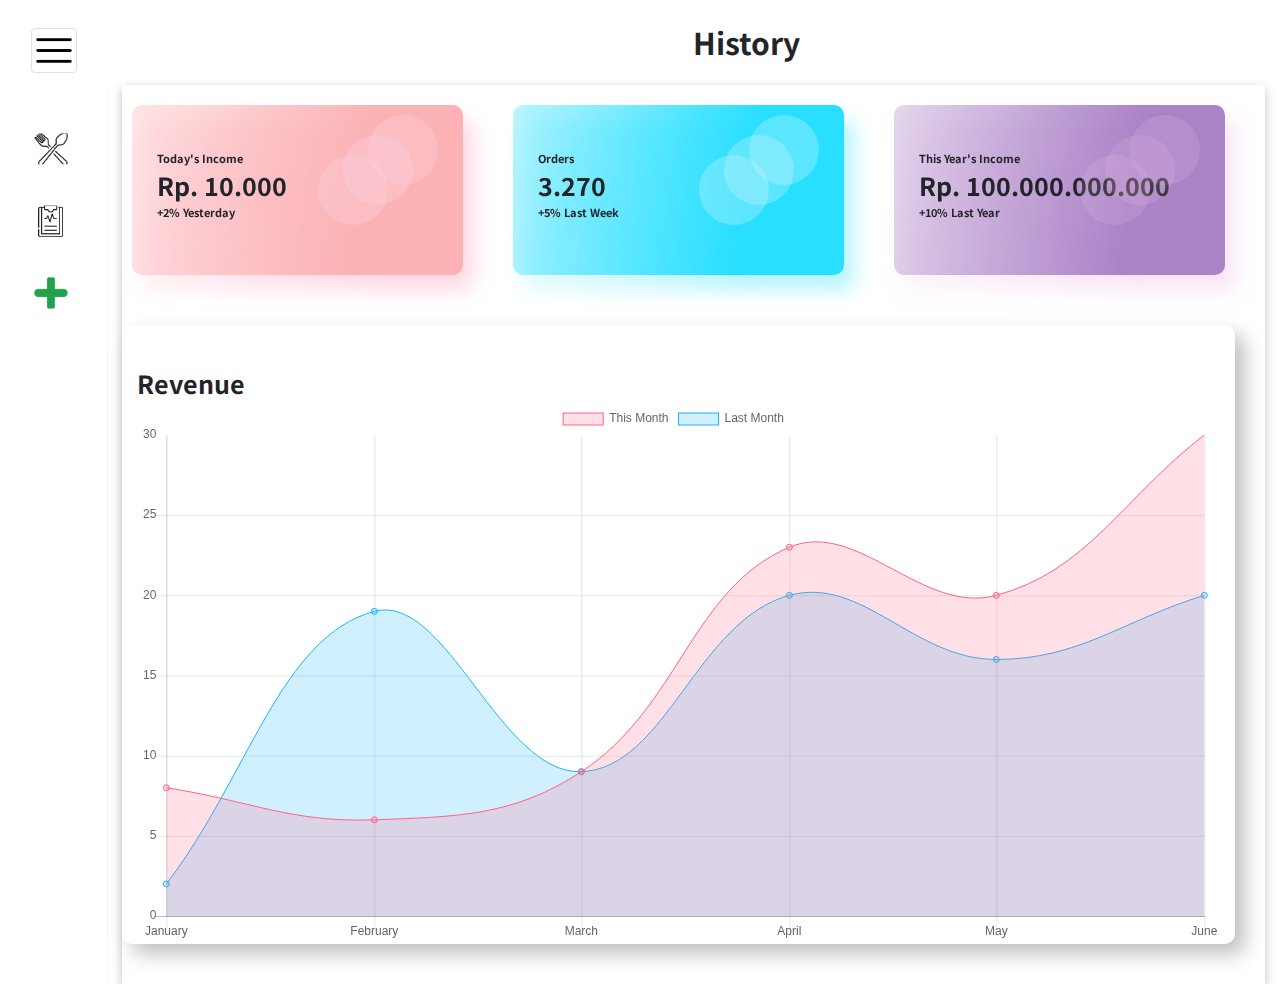
==== history.html @ 96039038 "first commit" ====
<!DOCTYPE html>
<html lang="en">
<head>
    <meta charset="UTF-8">
    <meta name="viewport" content="width=device-width, initial-scale=1.0">
    <title>History</title>
    <link rel="stylesheet" href="https://stackpath.bootstrapcdn.com/bootstrap/4.3.1/css/bootstrap.min.css" integrity="sha384-ggOyR0iXCbMQv3Xipma34MD+dH/1fQ784/j6cY/iJTQUOhcWr7x9JvoRxT2MZw1T" crossorigin="anonymous">
    <link rel="stylesheet" href="style.css">
    <link rel="preconnect" href="https://fonts.gstatic.com">
    <link href="https://fonts.googleapis.com/css2?family=Noto+Sans+JP:wght@500&display=swap" rel="stylesheet">
    <script type="text/javascript" src="chart.js"></script>
</head>
<body>
    <div class="container-fluid">
        <div class="row">
            <div class="col-md-2 col-sm-4">
                <nav class="navbar navbar-light">
                    <a href="index.html">
                        <img style="margin-top: 20px;" src="assets\strip.png" class="img-thumbnail" alt="Menu">
                    </a>
                </nav>
            </div>
            <div class="col-md-10 col-sm-6">
                <div class="text-center" style="font-size: 30px; font-weight: bold;">History</div>
            </div>
        </div>
    </div>
    <div class="container-fluid">
        <div class="row">
            <div class="col-md-1 text-center"style="box-shadow: 0px 4px 2px rgba(0, 0, 0, 0.1);">
                <nav id="side-bar" class="navbar navbar-light">
                    <img src="assets\fork.png" class="img-fluid" alt="Food">
                    <img src="assets\clipboard.png" class="img-fluid" alt="Clipboard">
                    <img id="add-items" src="assets\add.png" class="img-fluid" alt="Add">
                </nav>
            </div>
            <div class="col-md-11">
                <div class="container-fluid" style="box-shadow: 0px 4px 10px rgba(0, 0, 0, 0.25);">
                    <div class="row">
                        <div id="history-box" class="col text-justify first-box">
                            <div class="first-history-text">Today's Income</div>
                            <div class="history-number">Rp. 10.000</div>
                            <div class="history-text">+2% Yesterday</div>
                            <div id="dot">
                                <span class="bottom-dot"></span>
                                <span class="middle-dot"></span>
                                <span class="top-dot"></span>
                            </div>
                        </div>
                        
                        <div id="history-box" class="col text-justify second-box">
                            <div class="first-history-text">Orders</div>
                            <div class="history-number">3.270</div>
                            <div class="history-text">+5% Last Week</div>
                            <div id="dot">
                                <span class="bottom-dot"></span>
                                <span class="middle-dot"></span>
                                <span class="top-dot"></span>
                            </div>
                        </div>
                        <div id="history-box" class="col text-justify third-box">
                            <div class="first-history-text">This Year's Income</div>
                            <div class="history-number">Rp. 100.000.000.000</div>
                            <div class="history-text">+10% Last Year</div>
                            <div id="dot">
                                <span class="bottom-dot"></span>
                                <span class="middle-dot"></span>
                                <span class="top-dot"></span>
                            </div>
                        </div>
                    </div>
                    <div class="row container-fluid" style="padding: 50px 0px 40px 0px">
                        <div id="revenue" class="col-md-12">Revenue
                            <div style="width: 100%;height: auto">
                                <canvas id="myChart"></canvas>
                            </div>
                            
                            <script>
                                var ctx = document.getElementById("myChart").getContext('2d');
                                var myChart = new Chart(ctx, {
                                    type: 'line',
                                    data: {
                                        labels: ["January", "February", "March", "April", "May", "June"],
                                        datasets: [{
                                            label: 'This Month',
                                            data: [8, 6, 9, 23, 20, 30],
                                            backgroundColor: [
                                            'rgba(255, 99, 132, 0.2)',
                                            'rgba(54, 162, 235, 0.2)',
                                            'rgba(255, 206, 86, 0.2)',
                                            'rgba(75, 192, 192, 0.2)',
                                            'rgba(153, 102, 255, 0.2)',
                                            'rgba(255, 159, 64, 0.2)'
                                            ],
                                            borderColor: [
                                            'rgba(255,99,132,1)',
                                            'rgba(54, 162, 235, 1)',
                                            'rgba(255, 206, 86, 1)',
                                            'rgba(75, 192, 192, 1)',
                                            'rgba(153, 102, 255, 1)',
                                            'rgba(255, 159, 64, 1)'
                                            ],
                                            borderWidth: 1
                                        },{
                                            label: 'Last Month',
                                            data: [2, 19, 9, 20, 16, 20],
                                            backgroundColor: [
                                            'rgba(25, 181, 254, 0.2)',
                                            'rgba(25, 181, 254, 0.2)',
                                            'rgba(25, 181, 254, 0.2)',
                                            'rgba(25, 181, 254, 0.2)',
                                            'rgba(25, 181, 254, 0.2)',
                                            'rgba(25, 181, 254, 0.2)'
                                            ],
                                            borderColor: [
                                            'rgba(25, 181, 254, 1)',
                                            'rgba(25, 181, 254, 1)',
                                            'rgba(25, 181, 254, 1)',
                                            'rgba(25, 181, 254, 1)',
                                            'rgba(25, 181, 254, 1)',
                                            'rgba(25, 181, 254, 1)'
                                            ],
                                            borderWidth: 1
                                        }
                                    ]
                                    },
                                    options: {
                                        scales: {
                                            yAxes: [{
                                                ticks: {
                                                    beginAtZero:true
                                                }
                                            }]
                                        }
                                    }
                                });
                            </script>
                        </div>
                    </div>
                </div>
            </div>
        </div>
    </div>

    <div class="bg-modal">
        <div class="modal-content container-fluid" style="width: 500px; height: 400px;">
            <div class="row">
                <div style="padding-bottom: 40px;" class="col-md-6">
                    <div style="font-size: 20px;">Add Item</div>
                </div>
            </div>
            <div class="row">
                <div class="col-md-4 col-sm-4 col-4 pop-text">
                    <div>Name</div>
                    <div>Image</div>
                    <div>Price</div>
                    <div>Category</div>
                    
                </div>
                <div class="col-md-8 col-sm-8 col-8 text-left pop-fill">
                    <input class="form-control" type="text">
                    <input class="form-control" type="file">
                    <input class="form-control price" type="text">
                    <select class="form-select form-select-lg mb-3">
                        <option selected>Category</option>
                        <option value="1">Dessert</option>
                        <option value="2">Drink</option>
                        <option value="3">Food</option>
                      </select>
                </div>
            </div>
            <div class="container-fluid">
                <div class="row text-right">
                    <div class="col-md-12" style="position: absolute; right: 15px; bottom: 20px;">
                        <button class="btn add-btn" type="button">Add</button>
                        <button class="btn cancel-btn" type="button">Cancel</button>
                    </div>
                </div>
            </div>
        </div>
    </div>
    <script>
        document.getElementById('add-items').addEventListener('click', function(){
        document.querySelector('.bg-modal').style.display = 'flex';
        });
        document.querySelector('.cancel-btn').addEventListener('click', function(){
                document.querySelector('.bg-modal').style.display = 'none';
        });
    </script>
</body>
</html>
---- style.css ----
#btn-checkout{
    border-radius: 0px;
}
#bottom-btn-checkout{
    position: absolute; 
    right: 0; 
    bottom: 20px;
}
#add-items{
    cursor: pointer;
}
#content{
    position: relative;
}
#content::after{
    content: "";
    width: 100%;
    height: 95%;
    background-color: #333;
    position: absolute;
    top: 0;
    left: 0;
    right: 0;
    bottom: 0;
    opacity: 0.5;
    border-radius: 5px;
}
#history-box{
    width: auto;
    height: 170px;
    margin: 20px 40px 0px 10px;
    padding: 25px;
}
#history-box.first-box{
    background: linear-gradient(278.29deg, #FBB2B4 30.05%, rgba(255, 143, 178, 0) 133.19%);
    filter: drop-shadow(10px 15px 10px rgba(255, 143, 178, 0.35));
    border-radius: 10px;
}
#history-box.second-box{
    background: linear-gradient(278.29deg, #29DFFF 30.05%, rgba(41, 223, 255, 0) 133.19%);
    filter: drop-shadow(10px 15px 10px rgba(41, 223, 255, 0.35));
    border-radius: 10px; 
}
#history-box.third-box{
    background: linear-gradient(278.29deg, #AB84C8 30.05%, rgba(241, 201, 236, 0) 133.19%);
    filter: drop-shadow(10px 15px 10px rgba(241, 201, 236, 0.50));
    border-radius: 10px;
}
#revenue{
    font-size: 25px;
    font-weight: bold;
    padding-top: 40px;
    background: #FFFFFF;
    box-shadow: 10px 10px 20px rgba(0, 0, 0, 0.25);
    border-radius: 10px
}
#side-bar img{
    margin-top: 20px;
    margin-left: 18px;
    margin-bottom: 20px;
    height: 32px;
    width: auto;
}
div{
    font-family: 'Noto Sans JP', sans-serif;
}
footer {
    /* position: absolute;
    bottom: 0; */
    padding-top: 100%;
}
@media (min-width: 300px) and (max-width: 770px) {
    footer{
        padding-top: 0;
    }
    #cart-hidden{
        display: none;
    }
}
footer div{
    padding-bottom: 10px;
}
svg{
    position: absolute;
    left: 50%;
    top: 35%;
    transform: translate(-50%, -50%);
}
.row .text-center{
    padding: 20px 0px 20px 0px;
}
.col-md-7{
    background-color: rgba(190, 195, 202, 0.3);
    box-shadow: 0px 4px 2px rgba(0, 0, 0, 0.25);
}
.col-md-7 .row{
    padding: 20px;
}
.resize{
    padding-top: 40px;
    height: 180px;
    width: auto;
}
.cart img{
    padding: 2px 10px 2px 2px;
    height: 85px;
    width: auto;
}
.cart div{
    padding: 20px 0px 0px 0px;
    font-weight: bold;
    font-size: 18px;
}
.cart .price{
    font-size: 15px;
    padding: 75px 0px 0px 50px;
}
.cart .btn-group button{
    font-weight: bold;
    background: rgba(130, 222, 58, 0.2);
    border: 1px solid rgba(130, 222, 58, 0.8);
    color: rgba(130,222,58,1);
    box-sizing: border-box;
    padding: 4px 9px 4px 9px;
}
.cart .btn-group .btn-outline-secondary{
    background-color: rgba(255,255,255, 0.8);
}
.price{
    font-weight: bold;
}
.pink-btn{
    border-radius: 0px;
    background-color: rgba(242,79,138, 0.8); 
    width: 100%;
    color: rgba(255,255,255, 0.8);
}
.blue-btn{
    border-radius: 0px;
    background-color: rgba(87,202,213, 0.8); 
    margin-top: 12px; 
    width: 100%;
    color: rgba(255,255,255, 0.8);
}
.bg-modal{
    width: 100%;
    height: 100%;
    background-color: rgba(0, 0, 0, 0.7);
    position: fixed;
    /* position: absolute; */
    top: 0;
    left: 0;
    display: flex;
    justify-content: center;
    align-items: center;
    display: none;
}
.modal-content{
    width: 480px;
    height: 500px;
    background-color: white;
    border-radius: 6px;
    font-weight: bold;
    padding: 25px;
}
.pop-pink{
    background-color: rgba(242,79,138, 0.8); 
    width: 100%;
    color: rgba(255,255,255, 0.8);
    margin: 0;
    border-radius: 6px;
}
.pop-blue{
    background-color: rgba(87,202,213, 0.8);
    width: 100%;
    color: rgba(255,255,255, 0.8);
    margin: 0;
    border-radius: 6px;
}
.pop-menus div{
    padding-bottom: 8px;
}
.pop-price div{
    padding-bottom: 8px;
}
.pop-text div{
    padding-bottom: 25px;
}
.pop-fill input{
    margin-bottom: 10px;
    background: #FFFFFF;
    border: 1px solid #CECECE;
    box-sizing: border-box;
    box-shadow: 0px 4px 10px rgba(0, 0, 0, 0.25);
    border-radius: 10px;
}
.add-btn{
    background-color: rgba(242,79,138, 0.8);
    width: 18%;
    color: rgba(255,255,255, 0.8);
    margin: 0;
    border-radius: 6px;
}
.cancel-btn{
    background-color: rgba(87,202,213, 0.8);
    width: 18%;
    color: rgba(255,255,255, 0.8);
    margin: 0;
    border-radius: 6px;
}
.form-select.form-select-lg{
    padding: 10px;
    background: #FFFFFF;
    border: 1px solid #CECECE;
    box-sizing: border-box;
    box-shadow: 0px 4px 10px rgba(0, 0, 0, 0.25);
    border-radius: 10px;
}
.form-control.price{
    width: 80%;
    background: #FFFFFF;
    border: 1px solid #CECECE;
    box-sizing: border-box;
    box-shadow: 0px 4px 10px rgba(0, 0, 0, 0.25);
    border-radius: 10px;
}
.first-history-text{
    font-size: 11px;
    font-weight: bold;
    padding-top: 20px;
}
.history-text{
    font-size: 11px;
    font-weight: bold;
}
.history-number{
    font-size: 25px;
    font-weight: bold;
}
.first-box #dot span{
    background: rgba(253, 211, 228, 0.3);
}
.second-box #dot span{
    background: rgba(207, 246, 253, 0.3);
}
.third-box #dot span{
    background: rgba(241, 201, 236, 0.15);
}
.bottom-dot {
    height: 70px;
    width: 70px;
    border-radius: 50%;
    right: 25px;
    top: 10px;
    position: absolute;
}
.top-dot {
    height: 70px;
    width: 70px;
    border-radius: 50%;
    right: 50px;
    top: 30px;
    position: absolute;
}
.middle-dot {
    height: 70px;
    width: 70px;
    border-radius: 50%;
    right: 75px;
    top: 50px;
    position: absolute;
}
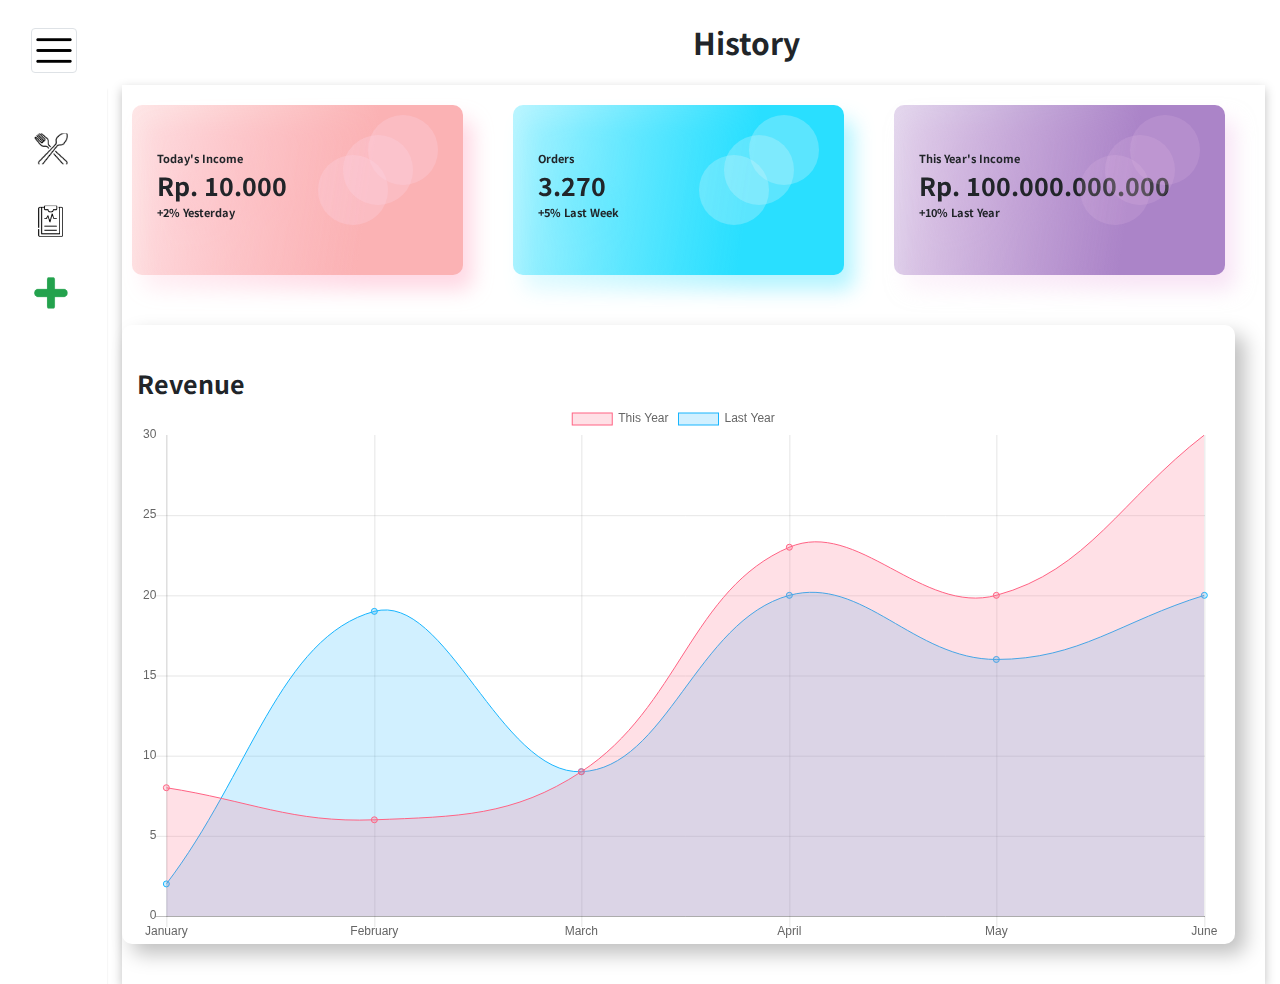
==== commit 8183336b: "update chart" ====
--- a/history.html
+++ b/history.html
@@ -82,7 +82,7 @@
                                     data: {
                                         labels: ["January", "February", "March", "April", "May", "June"],
                                         datasets: [{
-                                            label: 'This Month',
+                                            label: 'This Year',
                                             data: [8, 6, 9, 23, 20, 30],
                                             backgroundColor: [
                                             'rgba(255, 99, 132, 0.2)',
@@ -102,7 +102,7 @@
                                             ],
                                             borderWidth: 1
                                         },{
-                                            label: 'Last Month',
+                                            label: 'Last Year',
                                             data: [2, 19, 9, 20, 16, 20],
                                             backgroundColor: [
                                             'rgba(25, 181, 254, 0.2)',
--- a/style.css
+++ b/style.css
@@ -69,12 +69,22 @@
     bottom: 0; */
     padding-top: 100%;
 }
-@media (min-width: 300px) and (max-width: 770px) {
+@media (min-width: 300px) and (max-width: 767px) {
     footer{
         padding-top: 0;
     }
     #cart-hidden{
         display: none;
+    }
+    #side-bar img{
+        margin-top: 0px;
+        margin-bottom: 0px;
+        height: 35px;
+    }
+}
+@media (min-width: 768px) and (max-width: 1000px) {
+    #side-bar img{
+        margin-left: 2px;
     }
 }
 footer div{
